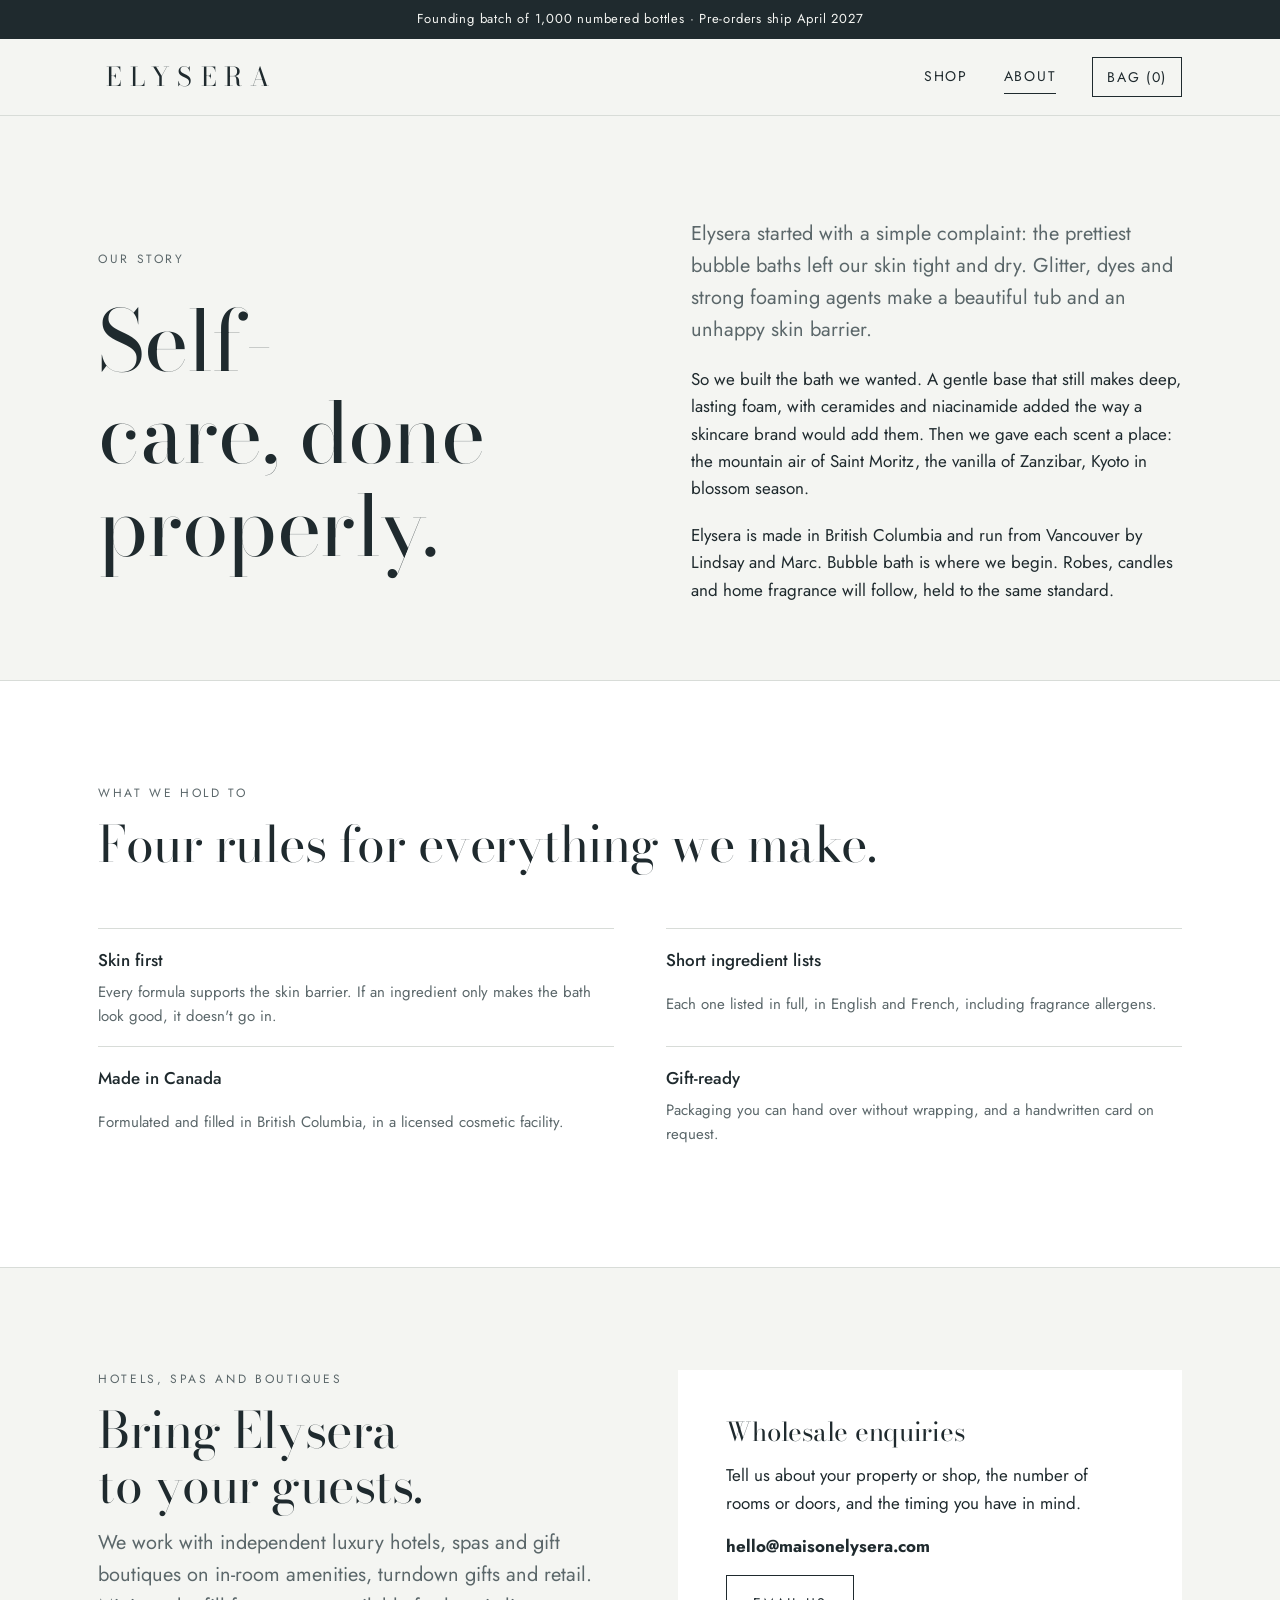
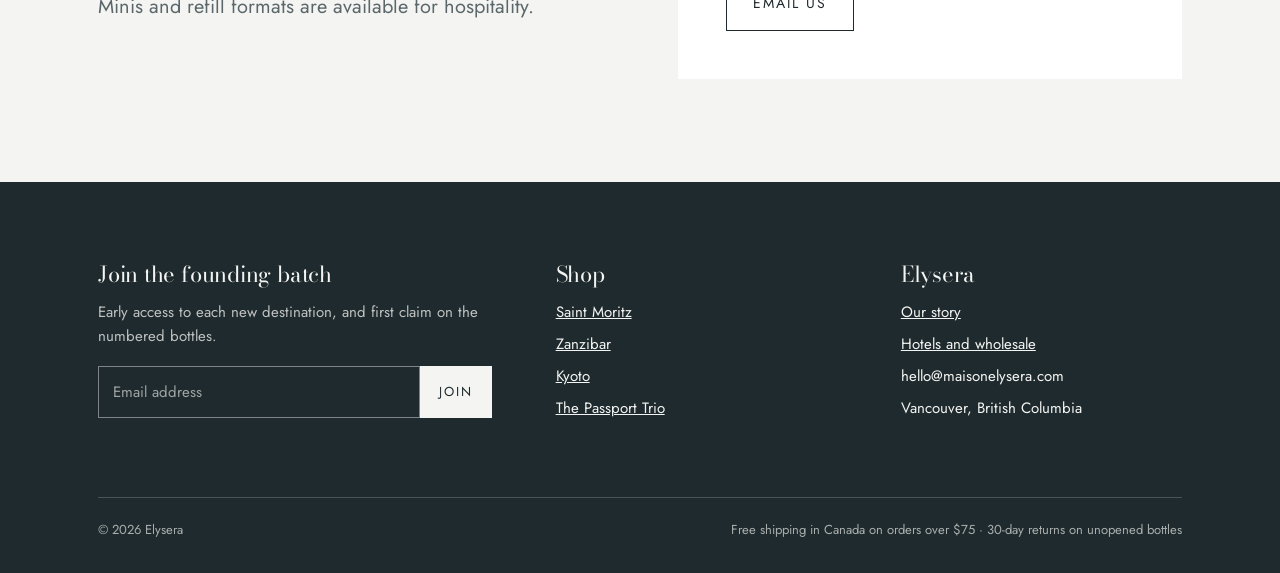
==== about.html @ 55aa15ce "Add Elysera website: home, shop, about, bag, Supabase waitlist Co-Authored-By: Claude Opus 5.5 <nore" ====
<!DOCTYPE html>
<html lang="en">
<head>
<meta charset="utf-8">
<meta name="viewport" content="width=device-width, initial-scale=1">
<title>About · Elysera</title>
<meta name="description" content="Elysera is a Vancouver self-care house making bubble bath with skincare standards.">
<link rel="preconnect" href="https://fonts.googleapis.com">
<link rel="preconnect" href="https://fonts.gstatic.com" crossorigin>
<link rel="stylesheet" href="https://fonts.googleapis.com/css2?family=Bodoni+Moda:opsz,wght@6..96,400;6..96,500&amp;family=Jost:wght@400;500&amp;display=swap">
<link rel="stylesheet" href="assets/site.css">
</head>
<body>

<div class="notice">Founding batch of 1,000 numbered bottles · Pre-orders ship April 2027</div>

<header class="site-header">
  <div class="wrap">
    <a class="wordmark" href="index.html">ELYSERA</a>
    <nav class="nav" aria-label="Main">
      <a href="shop.html">Shop</a>
      <a href="about.html" aria-current="page">About</a>
      <button type="button" class="bag snipcart-checkout">Bag (<span class="snipcart-items-count">0</span>)</button>
    </nav>
  </div>
</header>

<main>
  <section class="hero">
    <div class="wrap story">
      <div class="hero-copy">
        <p class="eyebrow">Our story</p>
        <h1>Self-care, done properly.</h1>
      </div>
      <div class="body">
        <p class="lede">Elysera started with a simple complaint: the prettiest bubble baths left our skin tight and dry. Glitter, dyes and strong foaming agents make a beautiful tub and an unhappy skin barrier.</p>
        <p>So we built the bath we wanted. A gentle base that still makes deep, lasting foam, with ceramides and niacinamide added the way a skincare brand would add them. Then we gave each scent a place: the mountain air of Saint Moritz, the vanilla of Zanzibar, Kyoto in blossom season.</p>
        <p>Elysera is made in British Columbia and run from Vancouver by Lindsay and Marc. Bubble bath is where we begin. Robes, candles and home fragrance will follow, held to the same standard.</p>
      </div>
    </div>
  </section>

  <section class="section paper">
    <div class="wrap">
      <div class="section-head">
        <p class="eyebrow">What we hold to</p>
        <h2>Four rules for everything we make.</h2>
      </div>
      <ul class="pledges">
        <li><b>Skin first</b><span>Every formula supports the skin barrier. If an ingredient only makes the bath look good, it doesn't go in.</span></li>
        <li><b>Short ingredient lists</b><span>Each one listed in full, in English and French, including fragrance allergens.</span></li>
        <li><b>Made in Canada</b><span>Formulated and filled in British Columbia, in a licensed cosmetic facility.</span></li>
        <li><b>Gift-ready</b><span>Packaging you can hand over without wrapping, and a handwritten card on request.</span></li>
      </ul>
    </div>
  </section>

  <section class="section" id="hotels">
    <div class="wrap split">
      <div class="section-head">
        <p class="eyebrow">Hotels, spas and boutiques</p>
        <h2>Bring Elysera to your guests.</h2>
        <p class="lede">We work with independent luxury hotels, spas and gift boutiques on in-room amenities, turndown gifts and retail. Minis and refill formats are available for hospitality.</p>
      </div>
      <div class="contact-card">
        <h3>Wholesale enquiries</h3>
        <p>Tell us about your property or shop, the number of rooms or doors, and the timing you have in mind.</p>
        <p><b>hello@maisonelysera.com</b></p>
        <a class="btn ghost" href="mailto:hello@maisonelysera.com?subject=Wholesale%20enquiry">Email us</a>
      </div>
    </div>
  </section>
</main>

<footer class="site-footer">
  <div class="wrap">
    <div class="foot-grid">
      <div>
        <h3>Join the founding batch</h3>
        <p>Early access to each new destination, and first claim on the numbered bottles.</p>
        <form class="signup" data-signup>
          <label for="email-about">Email address</label>
          <input id="email-about" type="email" name="email" placeholder="Email address" autocomplete="email">
          <button type="submit">Join</button>
        </form>
        <p class="signup-note" aria-live="polite"></p>
      </div>
      <div>
        <h3>Shop</h3>
        <ul>
          <li><a href="shop.html#saint-moritz">Saint Moritz</a></li>
          <li><a href="shop.html#zanzibar">Zanzibar</a></li>
          <li><a href="shop.html#kyoto">Kyoto</a></li>
          <li><a href="shop.html#passport-trio">The Passport Trio</a></li>
        </ul>
      </div>
      <div>
        <h3>Elysera</h3>
        <ul>
          <li><a href="about.html">Our story</a></li>
          <li><a href="#hotels">Hotels and wholesale</a></li>
          <li>hello@maisonelysera.com</li>
          <li>Vancouver, British Columbia</li>
        </ul>
      </div>
    </div>
    <div class="legal"><span>© 2026 Elysera</span><span>Free shipping in Canada on orders over $75 · 30-day returns on unopened bottles</span></div>
  </div>
</footer>
<script src="assets/site.js"></script>
</body>
</html>
---- assets/site.css ----
/* Elysera — maisonelysera.com
   Layout idea: porcelain ground, editorial left-aligned columns, thin rules,
   each scent carries its own tone so the destination reads before the copy. */
:root {
  --ground: #F4F5F2;
  --paper: #FFFFFF;
  --ink: #1F2A2E;
  --muted: #5B676A;
  --rule: #D8DCD8;
  --accent: #2E5450;
  --accent-ink: #FFFFFF;

  --tone-alpine: #BCD0DA;
  --tone-vanilla: #E9D6B4;
  --tone-blossom: #EDCCD2;

  --display: "Bodoni Moda", Didot, "Bodoni 72", "Times New Roman", serif;
  --body: "Jost", "Helvetica Neue", Arial, sans-serif;

  --wrap: 1180px;
  --gutter: clamp(16px, 4vw, 48px);
  color-scheme: light;
}

*, *::before, *::after { box-sizing: border-box; }
html { -webkit-text-size-adjust: 100%; }
body {
  margin: 0;
  background: var(--ground);
  color: var(--ink);
  font-family: var(--body);
  font-size: 17px;
  line-height: 1.6;
  font-weight: 400;
}
img, svg { max-width: 100%; display: block; }
a { color: inherit; }
a:focus-visible, button:focus-visible, input:focus-visible, select:focus-visible {
  outline: 2px solid var(--accent);
  outline-offset: 3px;
}
h1, h2, h3 {
  font-family: var(--display);
  font-weight: 400;
  line-height: 1.1;
  margin: 0;
  text-wrap: balance;
  letter-spacing: -0.01em;
}
h1 { font-size: clamp(44px, 7vw, 84px); }
h2 { font-size: clamp(32px, 4.4vw, 50px); }
h3 { font-size: 26px; }
p { margin: 0; max-width: 62ch; }
.wrap { max-width: var(--wrap); margin: 0 auto; padding: 0 var(--gutter); }
.eyebrow {
  font-size: 12px;
  letter-spacing: 0.22em;
  text-transform: uppercase;
  color: var(--muted);
}
.lede { font-size: 20px; color: var(--muted); }

/* Announcement + header */
.notice {
  background: var(--ink);
  color: var(--ground);
  font-size: 13px;
  letter-spacing: 0.06em;
  text-align: center;
  padding: 9px var(--gutter);
}
.site-header { border-bottom: 1px solid var(--rule); background: var(--ground); position: sticky; top: 0; z-index: 20; }
.site-header .wrap { display: flex; align-items: center; justify-content: space-between; gap: 24px; min-height: 76px; }
.wordmark {
  font-family: var(--display);
  font-size: 26px;
  letter-spacing: 0.32em;
  text-decoration: none;
  padding-left: 0.32em;
}
.nav { display: flex; align-items: center; gap: clamp(14px, 3vw, 36px); font-size: 14px; letter-spacing: 0.12em; text-transform: uppercase; }
.nav a { text-decoration: none; padding: 6px 0; border-bottom: 1px solid transparent; }
.nav a:hover, .nav a[aria-current="page"] { border-bottom-color: var(--ink); }
.bag {
  font: inherit;
  letter-spacing: inherit;
  text-transform: inherit;
  background: none;
  border: 1px solid var(--ink);
  color: var(--ink);
  padding: 8px 14px;
  cursor: pointer;
}
.bag:hover { background: var(--ink); color: var(--ground); }

/* Buttons */
.btn {
  display: inline-flex;
  align-items: center;
  justify-content: center;
  gap: 10px;
  font: inherit;
  font-size: 14px;
  letter-spacing: 0.14em;
  text-transform: uppercase;
  text-decoration: none;
  padding: 15px 26px;
  border: 1px solid var(--accent);
  background: var(--accent);
  color: var(--accent-ink);
  cursor: pointer;
  transition: background-color .2s ease, color .2s ease;
}
.btn:hover { background: transparent; color: var(--accent); }
.btn.ghost { background: transparent; color: var(--ink); border-color: var(--ink); }
.btn.ghost:hover { background: var(--ink); color: var(--ground); }
.btn.added { background: var(--ink); border-color: var(--ink); color: var(--ground); }

/* Hero */
.hero { padding: clamp(48px, 8vw, 104px) 0 clamp(40px, 6vw, 80px); }
.hero .wrap { display: grid; grid-template-columns: 1.05fr 1fr; gap: clamp(32px, 6vw, 80px); align-items: center; }
.hero-copy { display: grid; gap: 26px; }
.hero-copy .actions { display: flex; flex-wrap: wrap; gap: 14px; margin-top: 6px; }
.hero-art { display: flex; justify-content: center; align-items: flex-end; gap: 4%; }
.hero-art .bottle { width: 30%; }
.hero-art .bottle:nth-child(2) { width: 34%; }

/* Sections */
.section { padding: clamp(56px, 8vw, 104px) 0; border-top: 1px solid var(--rule); }
.section-head { display: grid; gap: 14px; margin-bottom: clamp(32px, 5vw, 56px); }
.section.paper { background: var(--paper); }

/* Product cards */
.grid-3 { display: grid; grid-template-columns: repeat(3, 1fr); gap: clamp(16px, 2.4vw, 32px); }
.card { display: grid; gap: 18px; grid-template-rows: auto auto 1fr auto; }
.card .art { padding: 34px 22% 26px; display: flex; justify-content: center; }
.card .art.alpine { background: color-mix(in srgb, var(--tone-alpine) 45%, var(--paper)); }
.card .art.vanilla { background: color-mix(in srgb, var(--tone-vanilla) 45%, var(--paper)); }
.card .art.blossom { background: color-mix(in srgb, var(--tone-blossom) 45%, var(--paper)); }
.card-meta { display: flex; justify-content: space-between; align-items: baseline; gap: 12px; }
.price { font-variant-numeric: tabular-nums; letter-spacing: 0.04em; }
.notes { font-size: 15px; color: var(--muted); }
.card .btn { width: 100%; align-self: end; }

/* Formula */
.split { display: grid; grid-template-columns: 1fr 1fr; gap: clamp(32px, 6vw, 80px); }
.list { list-style: none; margin: 0; padding: 0; display: grid; }
.list li { padding: 16px 0; border-bottom: 1px solid var(--rule); display: grid; grid-template-columns: 11rem 1fr; gap: 16px; }
.list li:first-child { border-top: 1px solid var(--rule); }
.list b { font-weight: 500; }
.list span { color: var(--muted); }
.without li { grid-template-columns: 1fr; }
.without li span::before { content: "Free of "; }

/* Ritual */
.steps { list-style: none; margin: 0; padding: 0; display: grid; grid-template-columns: repeat(3, 1fr); gap: clamp(20px, 3vw, 40px); counter-reset: step; }
.steps li { display: grid; gap: 10px; padding-top: 20px; border-top: 1px solid var(--ink); counter-increment: step; }
.steps li::before { content: "0" counter(step); font-family: var(--display); font-size: 28px; }
.steps p { color: var(--muted); }

/* Gift band */
.gift .wrap { display: grid; grid-template-columns: 1fr 1fr; gap: clamp(32px, 6vw, 80px); align-items: center; }
.gift-art { background: var(--paper); padding: 40px 12%; }
.trio { display: flex; align-items: flex-end; justify-content: center; gap: 4%; }
.trio svg { width: 30%; }
.gift-copy { display: grid; gap: 20px; justify-items: start; }

/* Shop page */
.product { display: grid; grid-template-columns: 1fr 1fr; gap: clamp(32px, 6vw, 80px); align-items: center; padding: clamp(48px, 7vw, 88px) 0; border-top: 1px solid var(--rule); scroll-margin-top: 90px; }
.product:first-of-type { border-top: 0; }
.product .art { padding: 56px 26%; display: flex; justify-content: center; }
.product .art.alpine { background: color-mix(in srgb, var(--tone-alpine) 45%, var(--paper)); }
.product .art.vanilla { background: color-mix(in srgb, var(--tone-vanilla) 45%, var(--paper)); }
.product .art.blossom { background: color-mix(in srgb, var(--tone-blossom) 45%, var(--paper)); }
.product .art.trio-bg { background: var(--paper); padding: 56px 12%; }
.product-copy { display: grid; gap: 22px; justify-items: start; }
.specs { width: 100%; border-collapse: collapse; font-size: 15px; }
.specs th, .specs td { text-align: left; padding: 11px 0; border-bottom: 1px solid var(--rule); vertical-align: top; }
.specs th { font-weight: 500; width: 9rem; }
.specs td { color: var(--muted); }
.buy { display: flex; flex-wrap: wrap; align-items: center; gap: 18px; }
.ship-note { font-size: 14px; color: var(--muted); }
.jump { display: flex; flex-wrap: wrap; gap: 10px 26px; font-size: 14px; letter-spacing: 0.12em; text-transform: uppercase; }
.jump a { text-decoration: none; border-bottom: 1px solid var(--rule); padding-bottom: 3px; }
.jump a:hover { border-bottom-color: var(--ink); }

/* About */
.story { display: grid; grid-template-columns: 0.8fr 1.2fr; gap: clamp(32px, 6vw, 80px); }
.story .body { display: grid; gap: 20px; }
.pledges { display: grid; grid-template-columns: repeat(2, 1fr); gap: 0 clamp(24px, 4vw, 56px); list-style: none; padding: 0; margin: 0; }
.pledges li { padding: 18px 0; border-top: 1px solid var(--rule); display: grid; gap: 6px; }
.pledges b { font-weight: 500; }
.pledges span { color: var(--muted); font-size: 15px; }
.contact-card { background: var(--paper); padding: clamp(28px, 4vw, 48px); display: grid; gap: 14px; justify-items: start; }

/* Footer */
.site-footer { background: var(--ink); color: var(--ground); padding: clamp(48px, 7vw, 80px) 0 32px; }
.site-footer a { color: var(--ground); }
.foot-grid { display: grid; grid-template-columns: 1.4fr 1fr 1fr; gap: clamp(28px, 5vw, 64px); }
.foot-grid h3 { font-size: 22px; margin-bottom: 14px; }
.foot-grid ul { list-style: none; margin: 0; padding: 0; display: grid; gap: 8px; font-size: 15px; }
.foot-grid p { font-size: 15px; color: color-mix(in srgb, var(--ground) 75%, var(--ink)); }
.signup { display: flex; gap: 0; margin-top: 18px; max-width: 420px; }
.signup label { position: absolute; width: 1px; height: 1px; overflow: hidden; clip: rect(0 0 0 0); }
.signup input {
  flex: 1;
  min-width: 0;
  font: inherit;
  font-size: 15px;
  padding: 13px 14px;
  border: 1px solid color-mix(in srgb, var(--ground) 45%, var(--ink));
  background: transparent;
  color: var(--ground);
}
.signup input::placeholder { color: color-mix(in srgb, var(--ground) 60%, var(--ink)); }
.signup button { font: inherit; font-size: 13px; letter-spacing: 0.14em; text-transform: uppercase; padding: 0 18px; border: 1px solid var(--ground); background: var(--ground); color: var(--ink); cursor: pointer; }
.signup-note { margin-top: 10px; font-size: 14px; min-height: 1.4em; }
.legal { margin-top: 48px; padding-top: 22px; border-top: 1px solid color-mix(in srgb, var(--ground) 20%, var(--ink)); font-size: 13px; display: flex; flex-wrap: wrap; justify-content: space-between; gap: 12px; color: color-mix(in srgb, var(--ground) 65%, var(--ink)); }

/* Preview bag drawer (used only when Snipcart is not installed) */
.drawer-scrim { position: fixed; inset: 0; background: rgba(31, 42, 46, .35); z-index: 40; }
.drawer {
  position: fixed; top: 0; right: 0; bottom: 0; width: min(420px, 100%);
  background: var(--paper); z-index: 41; display: grid; grid-template-rows: auto 1fr auto;
  box-shadow: -12px 0 40px rgba(31, 42, 46, .12);
}
.drawer header, .drawer footer { padding: 22px 26px; border-bottom: 1px solid var(--rule); }
.drawer footer { border-top: 1px solid var(--rule); border-bottom: 0; display: grid; gap: 14px; }
.drawer header { display: flex; justify-content: space-between; align-items: center; }
.drawer h2 { font-size: 28px; }
.drawer .close { background: none; border: 0; font: inherit; font-size: 14px; letter-spacing: .12em; text-transform: uppercase; cursor: pointer; color: var(--ink); }
.drawer .items { overflow: auto; padding: 8px 26px; }
.drawer .item { display: grid; grid-template-columns: 1fr auto; gap: 6px 14px; padding: 18px 0; border-bottom: 1px solid var(--rule); }
.drawer .item .name { font-weight: 500; }
.drawer .qty { display: flex; align-items: center; gap: 10px; font-variant-numeric: tabular-nums; }
.drawer .qty button, .drawer .remove { background: none; border: 1px solid var(--rule); width: 30px; height: 30px; font: inherit; cursor: pointer; color: var(--ink); }
.drawer .remove { width: auto; border: 0; padding: 0; font-size: 13px; color: var(--muted); text-decoration: underline; justify-self: start; }
.drawer .total { display: flex; justify-content: space-between; font-size: 18px; font-variant-numeric: tabular-nums; }
.drawer .empty { padding: 30px 0; color: var(--muted); }
.drawer .msg { font-size: 14px; color: var(--muted); min-height: 1.4em; }

@media (max-width: 860px) {
  .hero .wrap, .split, .gift .wrap, .product, .story { grid-template-columns: 1fr; }
  .grid-3, .steps { grid-template-columns: 1fr; }
  .foot-grid { grid-template-columns: 1fr; }
  .pledges { grid-template-columns: 1fr; }
  .card .art { padding: 34px 30% 26px; }
  .hero-art { order: -1; max-width: 420px; }
}
@media (max-width: 560px) {
  .site-header .wrap { flex-wrap: wrap; justify-content: center; padding-top: 12px; padding-bottom: 12px; min-height: 0; gap: 10px; }
  .nav { gap: 16px; font-size: 13px; }
  .list li { grid-template-columns: 1fr; gap: 4px; }
  body { font-size: 16px; }
}
@media (prefers-reduced-motion: reduce) {
  * { transition: none !important; scroll-behavior: auto !important; }
}
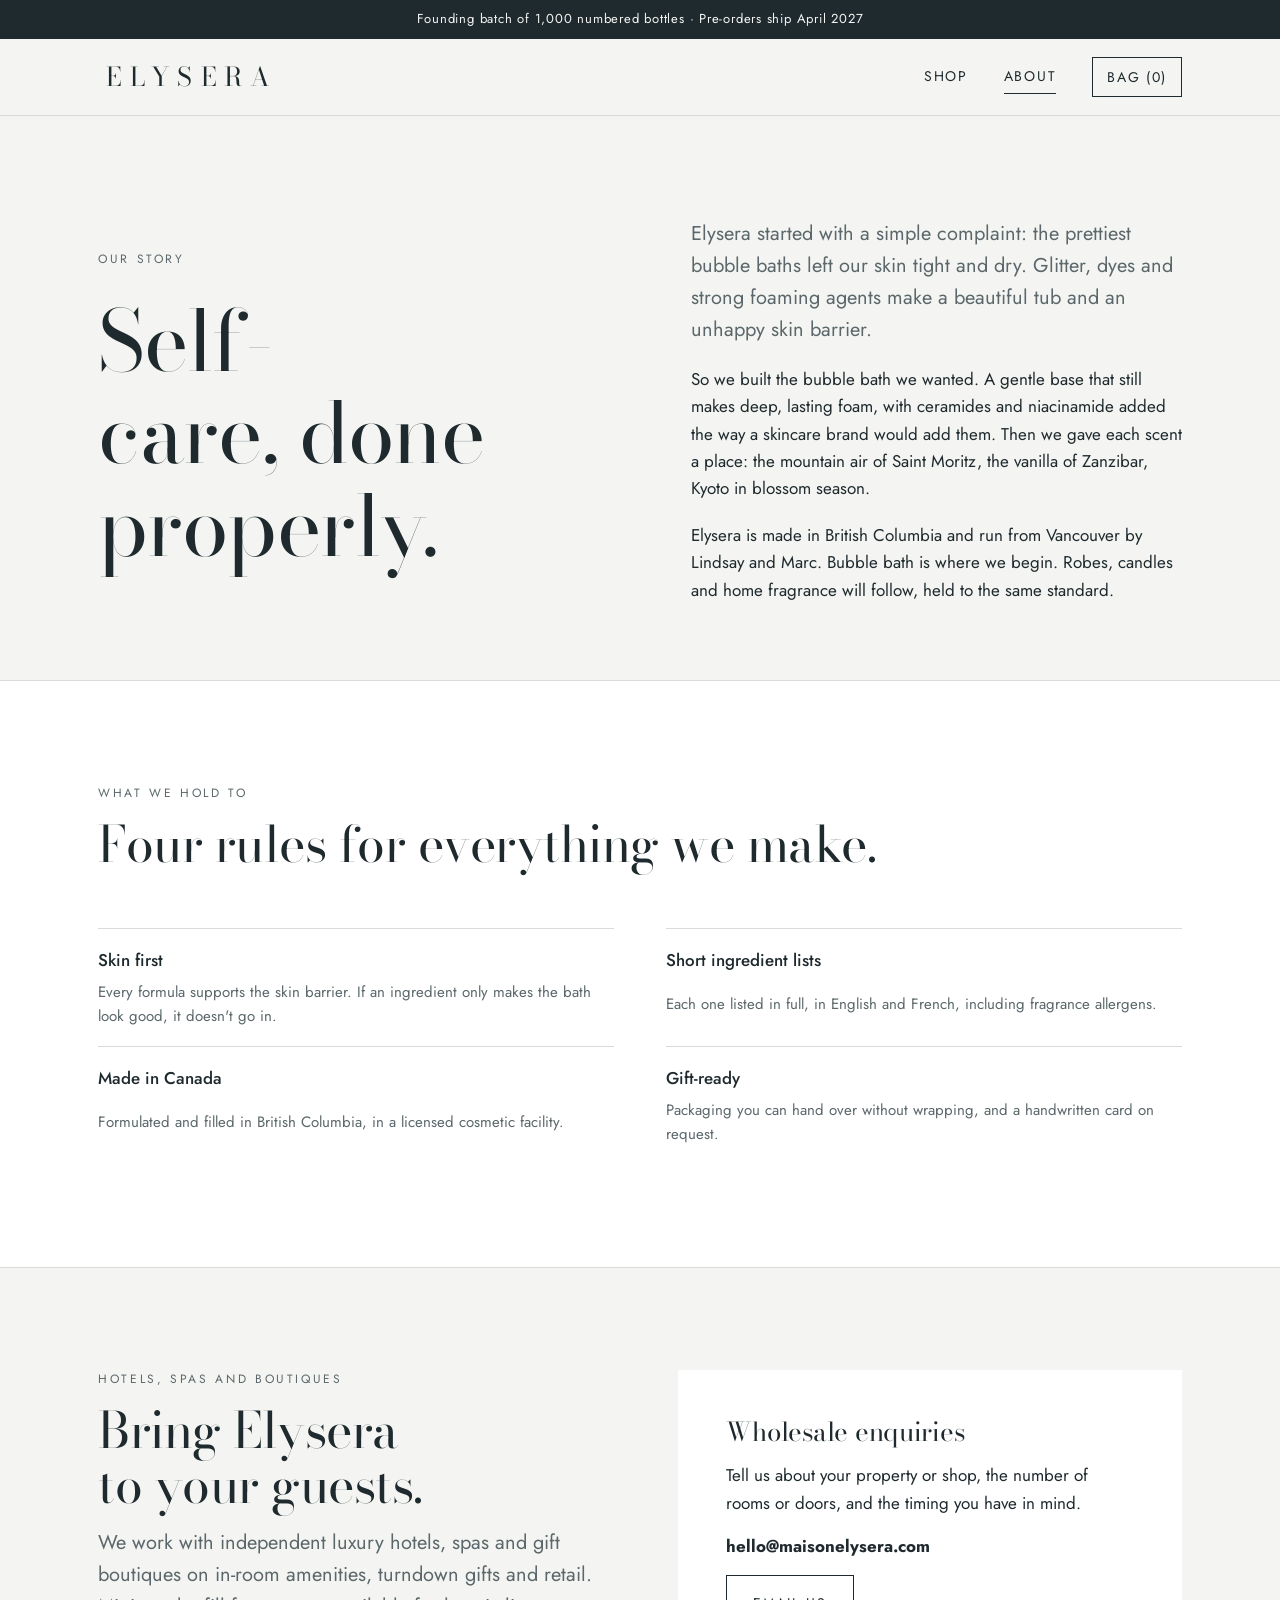
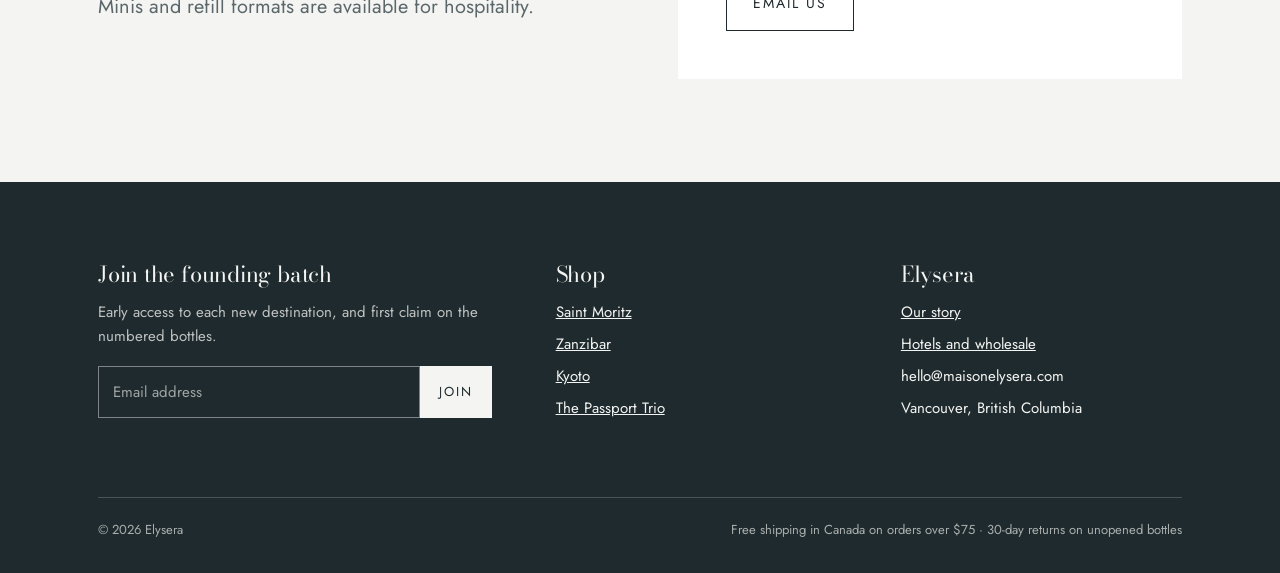
==== commit e1b631e8: "SEO: bubble bath keyword titles and headings, FAQ, structured data, sitemap, robots, share image, cl" ====
--- a/about.html
+++ b/about.html
@@ -1,14 +1,34 @@
 <!DOCTYPE html>
-<html lang="en">
+<html lang="en-CA">
 <head>
 <meta charset="utf-8">
 <meta name="viewport" content="width=device-width, initial-scale=1">
-<title>About · Elysera</title>
-<meta name="description" content="Elysera is a Vancouver self-care house making bubble bath with skincare standards.">
+<title>About Elysera | Canadian Luxury Bubble Bath Brand</title>
+<meta name="description" content="Elysera is a Vancouver self-care brand making luxury bubble bath to skincare standards, with ceramides and niacinamide and no glitter or dye.">
+<link rel="canonical" href="https://maisonelysera.com/about">
+<meta name="robots" content="index, follow">
+<meta name="theme-color" content="#F4F5F2">
+<link rel="icon" href="/assets/favicon.svg" type="image/svg+xml">
+<meta property="og:type" content="website">
+<meta property="og:site_name" content="Elysera">
+<meta property="og:locale" content="en_CA">
+<meta property="og:title" content="About Elysera | Canadian Luxury Bubble Bath Brand">
+<meta property="og:description" content="Elysera is a Vancouver self-care brand making luxury bubble bath to skincare standards, with ceramides and niacinamide and no glitter or dye.">
+<meta property="og:url" content="https://maisonelysera.com/about">
+<meta property="og:image" content="https://maisonelysera.com/assets/og-image.jpg">
+<meta property="og:image:width" content="1200">
+<meta property="og:image:height" content="630">
+<meta property="og:image:alt" content="Elysera bubble bath bottles in Saint Moritz, Zanzibar and Kyoto scents">
+<meta name="twitter:card" content="summary_large_image">
+<meta name="twitter:title" content="About Elysera | Canadian Luxury Bubble Bath Brand">
+<meta name="twitter:description" content="Elysera is a Vancouver self-care brand making luxury bubble bath to skincare standards, with ceramides and niacinamide and no glitter or dye.">
+<meta name="twitter:image" content="https://maisonelysera.com/assets/og-image.jpg">
 <link rel="preconnect" href="https://fonts.googleapis.com">
 <link rel="preconnect" href="https://fonts.gstatic.com" crossorigin>
 <link rel="stylesheet" href="https://fonts.googleapis.com/css2?family=Bodoni+Moda:opsz,wght@6..96,400;6..96,500&amp;family=Jost:wght@400;500&amp;display=swap">
-<link rel="stylesheet" href="assets/site.css">
+<link rel="stylesheet" href="/assets/site.css">
+<script type="application/ld+json">{"@context": "https://schema.org", "@type": "Organization", "name": "Elysera", "url": "https://maisonelysera.com/", "logo": "https://maisonelysera.com/assets/favicon.svg", "email": "hello@maisonelysera.com", "address": {"@type": "PostalAddress", "addressLocality": "Vancouver", "addressRegion": "BC", "addressCountry": "CA"}}</script>
+<script type="application/ld+json">{"@context": "https://schema.org", "@type": "BreadcrumbList", "itemListElement": [{"@type": "ListItem", "position": 1, "name": "Home", "item": "https://maisonelysera.com/"}, {"@type": "ListItem", "position": 2, "name": "About", "item": "https://maisonelysera.com/about"}]}</script>
 </head>
 <body>
 
@@ -16,10 +36,10 @@
 
 <header class="site-header">
   <div class="wrap">
-    <a class="wordmark" href="index.html">ELYSERA</a>
+    <a class="wordmark" href="/">ELYSERA</a>
     <nav class="nav" aria-label="Main">
-      <a href="shop.html">Shop</a>
-      <a href="about.html" aria-current="page">About</a>
+      <a href="/shop">Shop</a>
+      <a href="/about" aria-current="page">About</a>
       <button type="button" class="bag snipcart-checkout">Bag (<span class="snipcart-items-count">0</span>)</button>
     </nav>
   </div>
@@ -34,7 +54,7 @@
       </div>
       <div class="body">
         <p class="lede">Elysera started with a simple complaint: the prettiest bubble baths left our skin tight and dry. Glitter, dyes and strong foaming agents make a beautiful tub and an unhappy skin barrier.</p>
-        <p>So we built the bath we wanted. A gentle base that still makes deep, lasting foam, with ceramides and niacinamide added the way a skincare brand would add them. Then we gave each scent a place: the mountain air of Saint Moritz, the vanilla of Zanzibar, Kyoto in blossom season.</p>
+        <p>So we built the bubble bath we wanted. A gentle base that still makes deep, lasting foam, with ceramides and niacinamide added the way a skincare brand would add them. Then we gave each scent a place: the mountain air of Saint Moritz, the vanilla of Zanzibar, Kyoto in blossom season.</p>
         <p>Elysera is made in British Columbia and run from Vancouver by Lindsay and Marc. Bubble bath is where we begin. Robes, candles and home fragrance will follow, held to the same standard.</p>
       </div>
     </div>
@@ -88,16 +108,16 @@
       <div>
         <h3>Shop</h3>
         <ul>
-          <li><a href="shop.html#saint-moritz">Saint Moritz</a></li>
-          <li><a href="shop.html#zanzibar">Zanzibar</a></li>
-          <li><a href="shop.html#kyoto">Kyoto</a></li>
-          <li><a href="shop.html#passport-trio">The Passport Trio</a></li>
+          <li><a href="/shop#saint-moritz">Saint Moritz</a></li>
+          <li><a href="/shop#zanzibar">Zanzibar</a></li>
+          <li><a href="/shop#kyoto">Kyoto</a></li>
+          <li><a href="/shop#passport-trio">The Passport Trio</a></li>
         </ul>
       </div>
       <div>
         <h3>Elysera</h3>
         <ul>
-          <li><a href="about.html">Our story</a></li>
+          <li><a href="/about">Our story</a></li>
           <li><a href="#hotels">Hotels and wholesale</a></li>
           <li>hello@maisonelysera.com</li>
           <li>Vancouver, British Columbia</li>
@@ -107,6 +127,6 @@
     <div class="legal"><span>© 2026 Elysera</span><span>Free shipping in Canada on orders over $75 · 30-day returns on unopened bottles</span></div>
   </div>
 </footer>
-<script src="assets/site.js"></script>
+<script src="/assets/site.js"></script>
 </body>
 </html>
--- a/assets/site.css
+++ b/assets/site.css
@@ -127,7 +127,7 @@
 
 /* Sections */
 .section { padding: clamp(56px, 8vw, 104px) 0; border-top: 1px solid var(--rule); }
-.section-head { display: grid; gap: 14px; margin-bottom: clamp(32px, 5vw, 56px); }
+.section-head { display: grid; gap: 14px; align-content: start; margin-bottom: clamp(32px, 5vw, 56px); }
 .section.paper { background: var(--paper); }
 
 /* Product cards */
@@ -256,3 +256,13 @@
 @media (prefers-reduced-motion: reduce) {
   * { transition: none !important; scroll-behavior: auto !important; }
 }
+
+/* FAQ */
+.faq { display: grid; }
+.faq details { border-top: 1px solid var(--rule); padding: 18px 0; }
+.faq details:last-child { border-bottom: 1px solid var(--rule); }
+.faq summary { cursor: pointer; font-weight: 500; list-style: none; display: flex; justify-content: space-between; gap: 16px; }
+.faq summary::-webkit-details-marker { display: none; }
+.faq summary::after { content: "+"; font-family: var(--display); font-size: 22px; line-height: 1; }
+.faq details[open] summary::after { content: "−"; }
+.faq details p { margin-top: 12px; color: var(--muted); }
